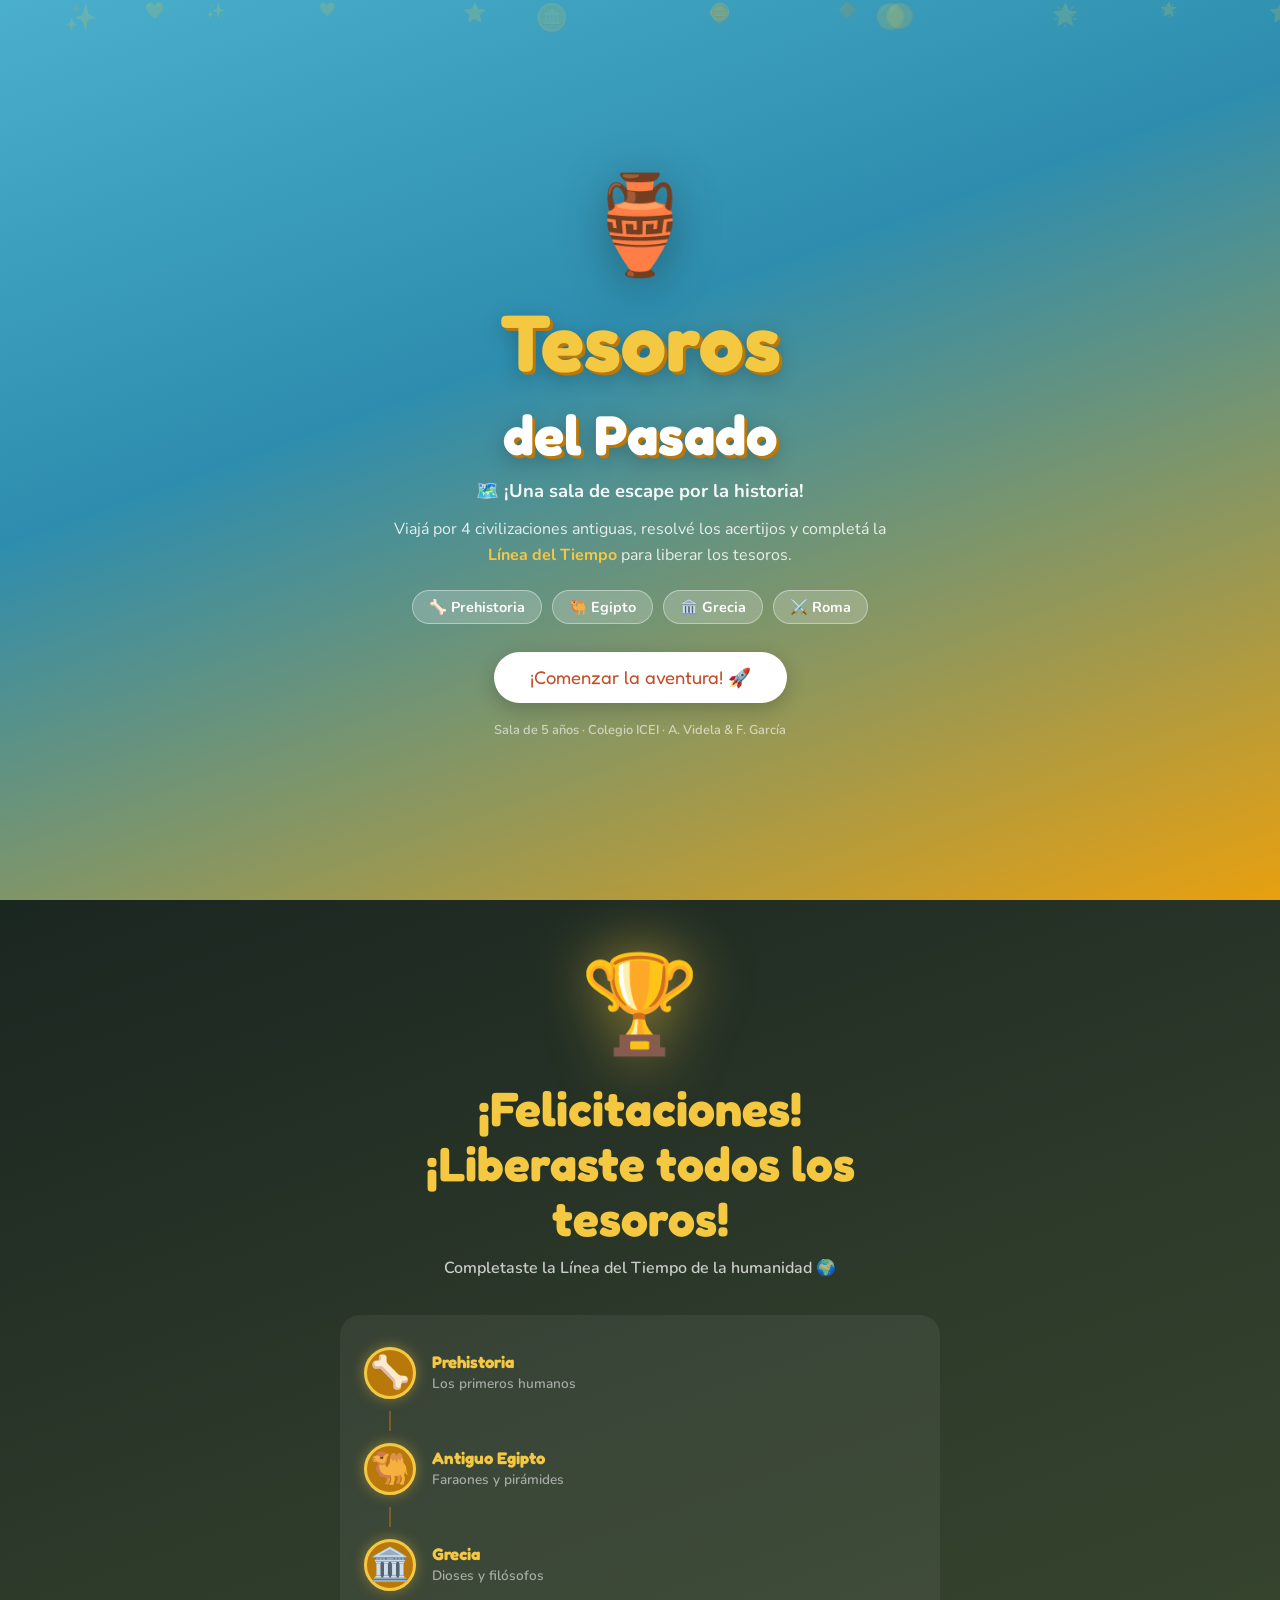
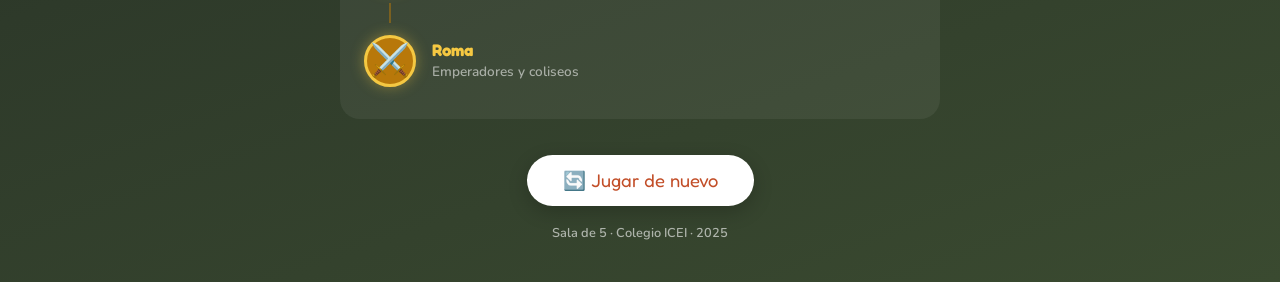
==== escaperoom/index.html @ 5b3ea95d "Add files via upload" ====
<!DOCTYPE html>
<html lang="es">
<head>
  <meta charset="UTF-8" />
  <meta name="viewport" content="width=device-width, initial-scale=1.0" />
  <title>🏺 Sala de Escape — Tesoros del Pasado</title>
  <link rel="stylesheet" href="styles.css" />
  <link rel="preconnect" href="https://fonts.googleapis.com" />
  <link rel="preconnect" href="https://fonts.gstatic.com" crossorigin />
  <link href="https://fonts.googleapis.com/css2?family=Fredoka+One&family=Nunito:wght@400;600;700;800&display=swap" rel="stylesheet" />
</head>
<body>

<!-- ══════════════════════════════════════════
     PANTALLA: INTRO
══════════════════════════════════════════ -->
<div id="screen-intro" class="screen active">
  <div class="particles" id="intro-particles"></div>
  <div class="intro-wrap">
    <div class="chest-anim">🏺</div>
    <h1 class="logo-title">Tesoros<br/><span>del Pasado</span></h1>
    <p class="intro-subtitle">🗺️ ¡Una sala de escape por la historia!</p>
    <p class="intro-desc">
      Viajá por 4 civilizaciones antiguas, resolvé los acertijos
      y completá la <strong>Línea del Tiempo</strong> para liberar los tesoros.
    </p>
    <div class="intro-civs">
      <span>🦴 Prehistoria</span>
      <span>🐫 Egipto</span>
      <span>🏛️ Grecia</span>
      <span>⚔️ Roma</span>
    </div>
    <button class="btn-primary" onclick="Game.start()">¡Comenzar la aventura! 🚀</button>
    <p class="school-tag">Sala de 5 años · Colegio ICEI · A. Videla &amp; F. García</p>
  </div>
</div>

<!-- ══════════════════════════════════════════
     PANTALLA: JUEGO
══════════════════════════════════════════ -->
<div id="screen-game" class="screen">

  <!-- HUD top -->
  <div class="hud">
    <div class="hud-level">
      <span class="hud-emoji" id="hud-emoji">🦴</span>
      <span id="hud-civ">Prehistoria</span>
    </div>
    <div class="hud-progress">
      <span id="hud-q">Acertijo 1 / 3</span>
      <div class="hud-dots" id="hud-dots"></div>
    </div>
    <button class="btn-timeline-peek" onclick="Timeline.toggle()">⏳ Línea del Tiempo</button>
  </div>

  <!-- TIMELINE drawer -->
  <div class="timeline-drawer" id="timeline-drawer">
    <div class="timeline-inner">
      <h3>🗺️ Tu línea del tiempo</h3>
      <div class="tl-track" id="tl-track">
        <!-- items injected by JS -->
      </div>
    </div>
  </div>

  <!-- PUZZLE STAGE -->
  <div class="stage" id="stage">
    <!-- puzzles rendered here -->
  </div>

  <!-- FEEDBACK overlay -->
  <div class="feedback-overlay hidden" id="feedback-overlay">
    <div class="feedback-box" id="feedback-box">
      <div class="feedback-emoji" id="feedback-emoji"></div>
      <p class="feedback-msg" id="feedback-msg"></p>
      <button class="btn-primary" id="feedback-btn" onclick="Game.nextPuzzle()">Siguiente →</button>
    </div>
  </div>

</div>

<!-- ══════════════════════════════════════════
     PANTALLA: VICTORIA
══════════════════════════════════════════ -->
<div id="screen-win" class="screen">
  <div class="win-wrap">
    <div class="win-trophy">🏆</div>
    <h2 class="win-title">¡Felicitaciones!<br/>¡Liberaste todos los tesoros!</h2>
    <p class="win-sub">Completaste la Línea del Tiempo de la humanidad 🌍</p>

    <div class="win-timeline">
      <div class="wtl-item"><span class="wtl-dot">🦴</span><div><strong>Prehistoria</strong><em>Los primeros humanos</em></div></div>
      <div class="wtl-connector"></div>
      <div class="wtl-item"><span class="wtl-dot">🐫</span><div><strong>Antiguo Egipto</strong><em>Faraones y pirámides</em></div></div>
      <div class="wtl-connector"></div>
      <div class="wtl-item"><span class="wtl-dot">🏛️</span><div><strong>Grecia</strong><em>Dioses y filósofos</em></div></div>
      <div class="wtl-connector"></div>
      <div class="wtl-item"><span class="wtl-dot">⚔️</span><div><strong>Roma</strong><em>Emperadores y coliseos</em></div></div>
    </div>

    <button class="btn-primary" onclick="Game.restart()">🔄 Jugar de nuevo</button>
    <p class="school-tag">Sala de 5 · Colegio ICEI · 2025</p>
  </div>
</div>

<script src="puzzles.js"></script>
<script src="script.js"></script>
</body>
</html>
---- escaperoom/styles.css ----
/* ============================================
   TESOROS DEL PASADO — Sala de Escape
   ============================================ */

/* ---------- Variables ---------- */
:root {
  --bg:          #FDF6E3;
  --gold:        #E8A010;
  --gold-light:  #F5C842;
  --gold-dark:   #B8780A;
  --terracota:   #C24E28;
  --sky:         #4AAFCC;
  --jungle:      #3A8F5C;
  --sand:        #F2D98A;
  --text:        #3D2B0F;
  --text-soft:   #6B4C1E;
  --white:       #FFFFFF;
  --shadow:      rgba(61,43,15,.16);
  --accent:      #3A8F5C;
  --accent-light:#EAF6EE;
  --radius:      20px;
  --radius-sm:   12px;
}

/* ---------- Reset ---------- */
*, *::before, *::after { box-sizing: border-box; margin: 0; padding: 0; }
html { scroll-behavior: smooth; }
body {
  font-family: 'Nunito', sans-serif;
  background: var(--bg);
  color: var(--text);
  min-height: 100vh;
  overflow-x: hidden;
}
button { cursor: pointer; border: none; font-family: inherit; }

/* ---------- Screens ---------- */
.screen { display: none; }
.screen.active { display: block; }

.hidden { display: none !important; }

/* ---------- Particles ---------- */
.particles {
  position: fixed; inset: 0;
  pointer-events: none; z-index: 0; overflow: hidden;
}
.particle {
  position: absolute;
  opacity: .16;
  animation: floatP linear infinite;
}
@keyframes floatP {
  0%   { transform: translateY(110vh) rotate(0deg);   opacity: 0; }
  10%  { opacity: .16; }
  90%  { opacity: .16; }
  100% { transform: translateY(-10vh) rotate(360deg); opacity: 0; }
}

/* ============================================
   INTRO SCREEN
   ============================================ */
#screen-intro {
  min-height: 100vh;
  display: flex;
  align-items: center;
  justify-content: center;
  background: linear-gradient(160deg, #4AAFCC 0%, #2E8DAE 40%, #E8A010 100%);
  position: relative;
}
.intro-wrap {
  position: relative; z-index: 1;
  text-align: center;
  padding: 40px 24px;
  max-width: 560px;
  width: 100%;
}

.chest-anim {
  font-size: 6rem;
  display: block;
  animation: chestBounce 2s ease-in-out infinite;
  filter: drop-shadow(0 8px 24px rgba(0,0,0,.3));
  margin-bottom: 8px;
}
@keyframes chestBounce {
  0%,100% { transform: translateY(0) scale(1); }
  50%      { transform: translateY(-12px) scale(1.07); }
}

.logo-title {
  font-family: 'Fredoka One', cursive;
  font-size: clamp(2.8rem, 9vw, 5rem);
  color: var(--gold-light);
  text-shadow: 3px 3px 0 var(--gold-dark), 0 6px 20px rgba(0,0,0,.25);
  line-height: 1.05;
  margin-bottom: 10px;
}
.logo-title span { color: var(--white); font-size: .7em; }

.intro-subtitle {
  font-size: 1.15rem;
  color: rgba(255,255,255,.95);
  font-weight: 700;
  margin-bottom: 14px;
}
.intro-desc {
  font-size: 1rem;
  color: rgba(255,255,255,.85);
  line-height: 1.6;
  margin-bottom: 22px;
}
.intro-desc strong { color: var(--gold-light); }

.intro-civs {
  display: flex;
  flex-wrap: wrap;
  justify-content: center;
  gap: 10px;
  margin-bottom: 28px;
}
.intro-civs span {
  background: rgba(255,255,255,.2);
  color: var(--white);
  font-weight: 700;
  font-size: .9rem;
  padding: 6px 16px;
  border-radius: 50px;
  border: 1px solid rgba(255,255,255,.4);
  backdrop-filter: blur(6px);
}

.school-tag {
  margin-top: 18px;
  font-size: .8rem;
  color: rgba(255,255,255,.6);
  font-weight: 600;
}

/* ============================================
   BUTTONS
   ============================================ */
.btn-primary {
  display: inline-block;
  background: var(--white);
  color: var(--terracota);
  font-family: 'Fredoka One', cursive;
  font-size: 1.15rem;
  padding: 14px 36px;
  border-radius: 50px;
  box-shadow: 0 6px 20px rgba(0,0,0,.2);
  transition: transform .2s, box-shadow .2s;
  text-decoration: none;
  border: none;
}
.btn-primary:hover {
  transform: translateY(-3px) scale(1.03);
  box-shadow: 0 10px 28px rgba(0,0,0,.22);
}
.btn-primary:active { transform: translateY(1px); }

/* ============================================
   HUD
   ============================================ */
.hud {
  position: sticky; top: 0; z-index: 50;
  background: linear-gradient(90deg, #1A2620 0%, #2E3A2A 100%);
  color: var(--white);
  display: flex;
  align-items: center;
  justify-content: space-between;
  gap: 12px;
  padding: 10px 20px;
  box-shadow: 0 2px 12px rgba(0,0,0,.25);
  flex-wrap: wrap;
}
.hud-level {
  display: flex; align-items: center; gap: 8px;
  font-family: 'Fredoka One', cursive;
  font-size: 1.1rem;
}
.hud-emoji { font-size: 1.5rem; }

.hud-progress {
  display: flex; flex-direction: column; align-items: center; gap: 4px;
  font-size: .85rem; color: rgba(255,255,255,.7);
}
.hud-dots { display: flex; gap: 6px; }
.hud-dot {
  width: 12px; height: 12px;
  border-radius: 50%;
  background: rgba(255,255,255,.2);
  transition: background .3s;
}
.hud-dot.active  { background: var(--gold-light); }
.hud-dot.done    { background: var(--jungle); }

.btn-timeline-peek {
  background: rgba(255,255,255,.12);
  color: var(--white);
  font-family: 'Fredoka One', cursive;
  font-size: .9rem;
  padding: 7px 16px;
  border-radius: 50px;
  border: 1px solid rgba(255,255,255,.25);
  transition: background .2s;
}
.btn-timeline-peek:hover { background: rgba(255,255,255,.22); }

/* ============================================
   TIMELINE DRAWER
   ============================================ */
.timeline-drawer {
  position: fixed;
  top: 0; right: -340px;
  width: 320px;
  height: 100vh;
  background: #1A2620;
  color: var(--white);
  z-index: 200;
  transition: right .35s ease;
  overflow-y: auto;
  box-shadow: -4px 0 24px rgba(0,0,0,.35);
}
.timeline-drawer.open { right: 0; }

.timeline-inner {
  padding: 24px 20px;
}
.timeline-inner h3 {
  font-family: 'Fredoka One', cursive;
  font-size: 1.3rem;
  color: var(--gold-light);
  margin-bottom: 24px;
  text-align: center;
}

.tl-track { display: flex; flex-direction: column; gap: 0; }

.tl-item-drawer {
  display: flex;
  align-items: flex-start;
  gap: 14px;
  padding: 14px 0;
  border-bottom: 1px solid rgba(255,255,255,.08);
}

.tli-dot {
  width: 52px; height: 52px;
  border-radius: 50%;
  display: flex; align-items: center; justify-content: center;
  font-size: 1.6rem;
  flex-shrink: 0;
  transition: all .4s;
  border: 3px solid;
}
.tli-dot.locked {
  background: rgba(255,255,255,.06);
  border-color: rgba(255,255,255,.15);
  filter: grayscale(1);
  opacity: .45;
}
.tli-dot.unlocked {
  background: var(--gold-dark);
  border-color: var(--gold-light);
  filter: none;
  opacity: 1;
  box-shadow: 0 0 14px rgba(245,200,66,.5);
}
.tli-dot.pulse {
  animation: tlPulse .6s ease;
}
@keyframes tlPulse {
  0%,100% { transform: scale(1); }
  50%      { transform: scale(1.25); }
}

.tli-body { flex: 1; }
.tli-body strong {
  display: block;
  font-weight: 800;
  font-size: .95rem;
  margin-bottom: 4px;
}
.tli-fact {
  font-size: .8rem;
  color: rgba(255,255,255,.65);
  line-height: 1.5;
}
.tli-locked {
  font-size: .8rem;
  color: rgba(255,255,255,.3);
}

/* ============================================
   STAGE
   ============================================ */
.stage {
  min-height: calc(100vh - 60px);
  display: flex;
  align-items: center;
  justify-content: center;
  padding: 24px 16px 48px;
}

.puzzle-card {
  background: var(--white);
  border-radius: var(--radius);
  box-shadow: 0 8px 36px var(--shadow);
  padding: 32px 28px;
  max-width: 680px;
  width: 100%;
  border-top: 6px solid var(--accent);
}

.puzzle-instruction {
  font-size: .85rem;
  font-weight: 800;
  letter-spacing: .06em;
  text-transform: uppercase;
  color: var(--accent);
  margin-bottom: 12px;
}
.puzzle-question {
  font-size: 1.15rem;
  font-weight: 700;
  color: var(--text);
  line-height: 1.5;
  margin-bottom: 24px;
}
.puzzle-hint {
  margin-top: 14px;
  font-size: .9rem;
  color: var(--text-soft);
  background: var(--accent-light);
  padding: 8px 16px;
  border-radius: var(--radius-sm);
  font-style: italic;
}
.puzzle-body { width: 100%; }

/* ============================================
   CHOICE
   ============================================ */
.choice-grid {
  display: grid;
  grid-template-columns: 1fr 1fr;
  gap: 14px;
}
.choice-btn {
  background: #f9f5ec;
  border: 2px solid #e8dcc0;
  border-radius: var(--radius-sm);
  padding: 16px 12px;
  font-size: 1rem;
  font-weight: 700;
  color: var(--text);
  text-align: left;
  transition: background .18s, border-color .18s, transform .18s;
  line-height: 1.4;
}
.choice-btn:hover:not(:disabled) {
  border-color: var(--accent);
  background: var(--accent-light);
  transform: translateY(-2px);
}
.choice-btn.correct { background: #d4edda; border-color: #28a745; color: #155724; }
.choice-btn.wrong   { background: #f8d7da; border-color: #dc3545; color: #721c24; }
.choice-btn:disabled { cursor: default; }

@media (max-width: 460px) {
  .choice-grid { grid-template-columns: 1fr; }
}

/* ============================================
   TEXT
   ============================================ */
.text-wrap { display: flex; flex-direction: column; gap: 14px; }
.text-input {
  width: 100%;
  padding: 14px 18px;
  border: 2px solid #e8dcc0;
  border-radius: var(--radius-sm);
  font-family: 'Nunito', sans-serif;
  font-size: 1.1rem;
  font-weight: 700;
  color: var(--text);
  background: #f9f5ec;
  outline: none;
  transition: border-color .2s;
}
.text-input:focus   { border-color: var(--accent); }
.text-input.correct { border-color: #28a745; background: #d4edda; }
.text-input.wrong   { border-color: #dc3545; background: #f8d7da; animation: shake .4s; }

/* ============================================
   ORDER
   ============================================ */
.order-wrap {
  display: flex;
  flex-direction: column;
  gap: 10px;
  margin-bottom: 18px;
}
.order-item {
  display: flex;
  align-items: center;
  gap: 10px;
  background: #f9f5ec;
  border: 2px solid #e8dcc0;
  border-radius: var(--radius-sm);
  padding: 13px 16px;
  font-weight: 700;
  font-size: 1rem;
  cursor: grab;
  user-select: none;
  transition: background .2s, box-shadow .2s;
  touch-action: none;
}
.order-item:active, .order-item.dragging {
  cursor: grabbing;
  background: var(--accent-light);
  box-shadow: 0 6px 18px var(--shadow);
  opacity: .7;
}
.drag-handle { font-size: 1.2rem; color: #bbb; flex-shrink: 0; }
.order-confirm { margin-top: 4px; }

/* ============================================
   MATCH
   ============================================ */
.match-wrap {
  display: grid;
  grid-template-columns: 1fr auto 1fr;
  gap: 12px;
  align-items: start;
}
.match-col { display: flex; flex-direction: column; gap: 10px; }
.match-btn {
  background: #f9f5ec;
  border: 2px solid #e8dcc0;
  border-radius: var(--radius-sm);
  padding: 12px 14px;
  font-weight: 700;
  font-size: .92rem;
  color: var(--text);
  text-align: center;
  transition: all .18s;
  line-height: 1.35;
}
.match-btn:hover:not(.matched):not(:disabled) {
  border-color: var(--accent);
  background: var(--accent-light);
}
.match-btn.selected { border-color: var(--accent); background: var(--accent-light); transform: scale(1.04); }
.match-btn.matched  { border-color: #28a745; background: #d4edda; color: #155724; pointer-events: none; }
.match-btn.wrong-flash { border-color: #dc3545; background: #f8d7da; animation: shake .4s; }

.match-arrow { font-size: 1.5rem; display: flex; align-items: center; justify-content: center; padding-top: 8px; }

@media (max-width: 500px) {
  .match-wrap { grid-template-columns: 1fr; }
  .match-arrow { display: none; }
}

/* ============================================
   DRAG
   ============================================ */
.drag-wrap {
  display: flex;
  flex-direction: column;
  gap: 18px;
  margin-bottom: 18px;
}
.pool-label {
  font-size: .85rem;
  font-weight: 700;
  color: var(--text-soft);
  margin-bottom: 8px;
  text-align: center;
}
.drag-pool {
  display: flex;
  flex-wrap: wrap;
  gap: 10px;
  background: #f9f5ec;
  border: 2px dashed #e8dcc0;
  border-radius: var(--radius-sm);
  padding: 16px;
  min-height: 70px;
}
.drag-chip {
  background: var(--white);
  border: 2px solid #e8dcc0;
  border-radius: 50px;
  padding: 8px 18px;
  font-weight: 700;
  font-size: .95rem;
  cursor: grab;
  user-select: none;
  touch-action: none;
  transition: box-shadow .2s, transform .2s;
}
.drag-chip:hover, .drag-chip.dragging {
  box-shadow: 0 4px 14px var(--shadow);
  transform: scale(1.06);
  border-color: var(--accent);
}

.drag-zone {
  min-height: 100px;
  border: 3px dashed var(--gold);
  border-radius: var(--radius-sm);
  background: #fffbee;
  display: flex;
  flex-wrap: wrap;
  gap: 10px;
  padding: 16px;
  transition: background .2s, border-color .2s;
  align-content: flex-start;
}
.drag-zone.drag-over {
  background: #fff5cc;
  border-color: var(--gold-dark);
}
.zone-label {
  width: 100%;
  font-family: 'Fredoka One', cursive;
  font-size: 1rem;
  color: var(--gold-dark);
  text-align: center;
  margin-bottom: 4px;
}

/* ============================================
   FEEDBACK OVERLAY
   ============================================ */
.feedback-overlay {
  position: fixed; inset: 0;
  background: rgba(0,0,0,.5);
  z-index: 100;
  display: flex;
  align-items: center;
  justify-content: center;
  padding: 24px;
  animation: fadeIn .25s ease;
}
@keyframes fadeIn { from { opacity: 0; } to { opacity: 1; } }

.feedback-box {
  background: var(--white);
  border-radius: var(--radius);
  padding: 36px 32px;
  max-width: 460px;
  width: 100%;
  text-align: center;
  box-shadow: 0 12px 48px rgba(0,0,0,.3);
  animation: popIn .3s cubic-bezier(.34,1.56,.64,1);
}
@keyframes popIn {
  from { transform: scale(.8); opacity: 0; }
  to   { transform: scale(1);  opacity: 1; }
}
.feedback-box.correct { border-top: 6px solid #28a745; }
.feedback-box.wrong   { border-top: 6px solid #dc3545; }

.feedback-emoji { font-size: 3.5rem; margin-bottom: 12px; }
.feedback-msg {
  font-size: 1rem;
  line-height: 1.6;
  color: var(--text);
  margin-bottom: 24px;
}
.feedback-msg strong { color: var(--terracota); font-size: 1.1rem; }

/* ============================================
   WIN SCREEN
   ============================================ */
#screen-win {
  min-height: 100vh;
  background: linear-gradient(160deg, #1A2620 0%, #2E3A2A 50%, #3A4A30 100%);
  display: flex;
  align-items: center;
  justify-content: center;
  padding: 40px 20px;
}
.win-wrap {
  text-align: center;
  max-width: 600px;
  width: 100%;
}
.win-trophy {
  font-size: 6rem;
  animation: chestBounce 2s ease-in-out infinite;
  display: block;
  margin-bottom: 10px;
  filter: drop-shadow(0 0 30px rgba(245,200,66,.6));
}
.win-title {
  font-family: 'Fredoka One', cursive;
  font-size: clamp(1.8rem, 5vw, 3rem);
  color: var(--gold-light);
  margin-bottom: 10px;
  line-height: 1.15;
}
.win-sub {
  color: rgba(255,255,255,.75);
  font-size: 1rem;
  margin-bottom: 36px;
  font-weight: 600;
}

/* Win timeline */
.win-timeline {
  display: flex;
  flex-direction: column;
  gap: 0;
  margin-bottom: 36px;
  background: rgba(255,255,255,.06);
  border-radius: var(--radius);
  padding: 20px 24px;
}
.wtl-item {
  display: flex;
  align-items: center;
  gap: 16px;
  padding: 12px 0;
}
.wtl-dot {
  font-size: 2rem;
  width: 52px; height: 52px;
  border-radius: 50%;
  background: var(--gold-dark);
  display: flex; align-items: center; justify-content: center;
  flex-shrink: 0;
  border: 3px solid var(--gold-light);
  box-shadow: 0 0 14px rgba(245,200,66,.4);
}
.wtl-item div { text-align: left; }
.wtl-item strong { display: block; color: var(--gold-light); font-family: 'Fredoka One', cursive; font-size: 1.05rem; }
.wtl-item em    { font-size: .85rem; color: rgba(255,255,255,.55); font-style: normal; font-weight: 600; }

.wtl-connector {
  width: 2px; height: 20px;
  background: var(--gold-dark);
  margin-left: 25px;
  opacity: .5;
}

/* ============================================
   ANIMATIONS
   ============================================ */
@keyframes shake {
  0%,100% { transform: translateX(0); }
  20%      { transform: translateX(-8px); }
  40%      { transform: translateX(8px); }
  60%      { transform: translateX(-5px); }
  80%      { transform: translateX(5px); }
}
.shake { animation: shake .5s ease; }

/* ============================================
   RESPONSIVE
   ============================================ */
@media (max-width: 500px) {
  .puzzle-card { padding: 22px 16px; }
  .hud { gap: 8px; }
  .hud-level { font-size: .95rem; }
}
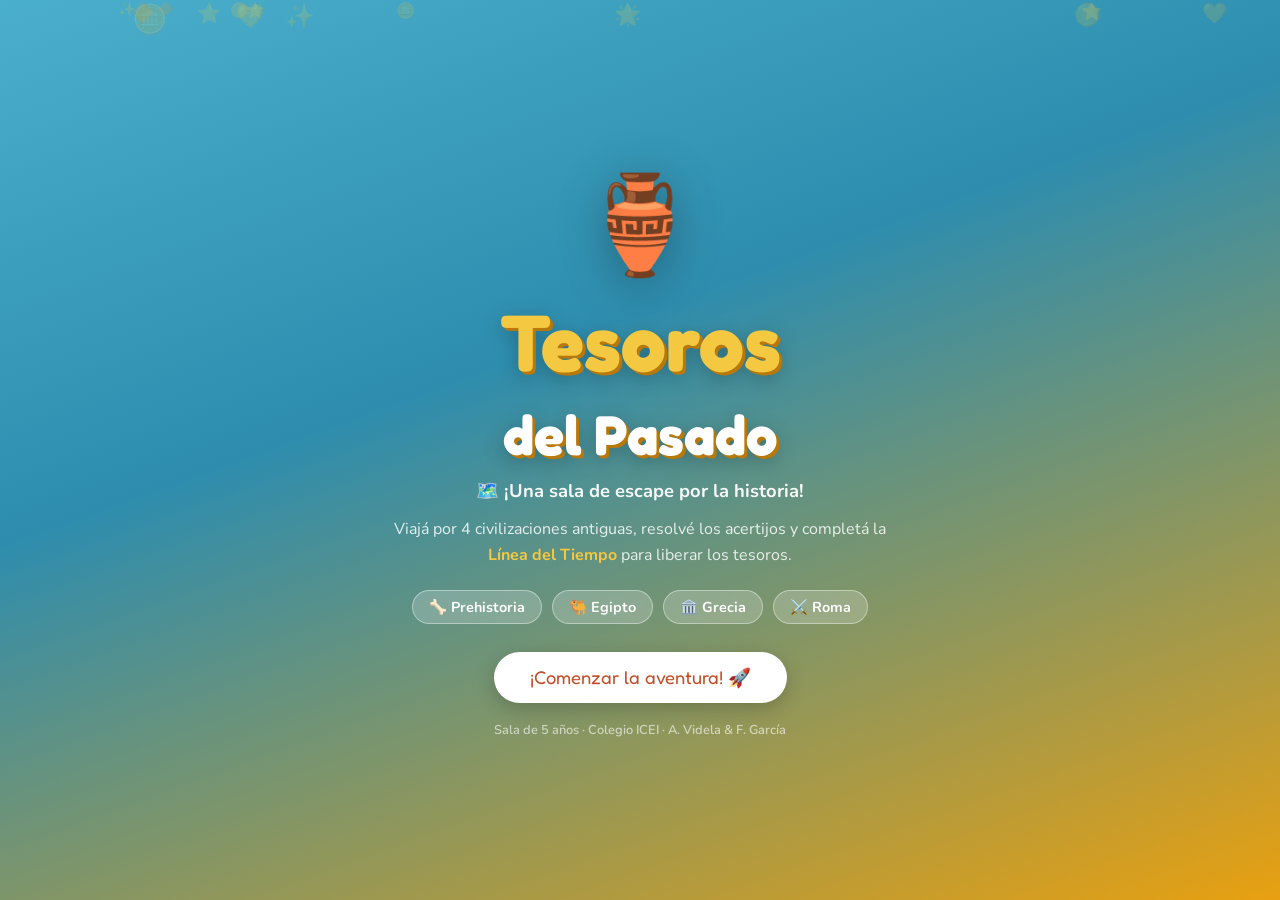
==== commit 9044d468: "Update HTML structure for game screens" ====
--- a/escaperoom/index.html
+++ b/escaperoom/index.html
@@ -38,7 +38,7 @@
 <!-- ══════════════════════════════════════════
      PANTALLA: JUEGO
 ══════════════════════════════════════════ -->
-<div id="screen-game" class="screen">
+<div id="screen-game" class="screen" style="display:none">
 
   <!-- HUD top -->
   <div class="hud">
@@ -57,32 +57,57 @@
   <div class="timeline-drawer" id="timeline-drawer">
     <div class="timeline-inner">
       <h3>🗺️ Tu línea del tiempo</h3>
-      <div class="tl-track" id="tl-track">
-        <!-- items injected by JS -->
-      </div>
+      <div class="tl-track" id="tl-track"></div>
     </div>
   </div>
 
   <!-- PUZZLE STAGE -->
-  <div class="stage" id="stage">
-    <!-- puzzles rendered here -->
-  </div>
+  <div class="stage" id="stage"></div>
 
   <!-- FEEDBACK overlay -->
   <div class="feedback-overlay hidden" id="feedback-overlay">
     <div class="feedback-box" id="feedback-box">
       <div class="feedback-emoji" id="feedback-emoji"></div>
       <p class="feedback-msg" id="feedback-msg"></p>
-      <button class="btn-primary" id="feedback-btn" onclick="Game.nextPuzzle()">Siguiente →</button>
+      <button class="btn-primary" id="feedback-btn">Siguiente →</button>
     </div>
   </div>
 
 </div>
 
 <!-- ══════════════════════════════════════════
+     PANTALLA: TRANSICIÓN DE NIVEL
+══════════════════════════════════════════ -->
+<div id="screen-level" class="screen" style="display:none">
+  <div class="level-wrap">
+
+    <div class="level-badge-wrap">
+      <div class="level-badge-ring"></div>
+      <div class="level-badge" id="level-badge">🦴</div>
+    </div>
+
+    <h2 class="level-title" id="level-title">¡Nivel completado!</h2>
+    <p class="level-subtitle" id="level-subtitle">Desbloqueaste un nuevo tesoro en la línea del tiempo</p>
+    <p class="level-fact" id="level-fact"></p>
+
+    <!-- Línea del tiempo progresiva -->
+    <div class="level-timeline-wrap">
+      <h3 class="ltl-heading">🗺️ Línea del Tiempo</h3>
+      <div class="level-timeline" id="level-timeline"></div>
+    </div>
+
+    <button class="btn-level-next" id="level-next-btn" onclick="Game.goNextLevel()">
+      <span id="level-next-label">¡Siguiente civilización!</span>
+      <span id="level-next-emoji" class="btn-next-emoji">→</span>
+    </button>
+
+  </div>
+</div>
+
+<!-- ══════════════════════════════════════════
      PANTALLA: VICTORIA
 ══════════════════════════════════════════ -->
-<div id="screen-win" class="screen">
+<div id="screen-win" class="screen" style="display:none">
   <div class="win-wrap">
     <div class="win-trophy">🏆</div>
     <h2 class="win-title">¡Felicitaciones!<br/>¡Liberaste todos los tesoros!</h2>
@@ -107,3 +132,4 @@
 <script src="script.js"></script>
 </body>
 </html>
+
